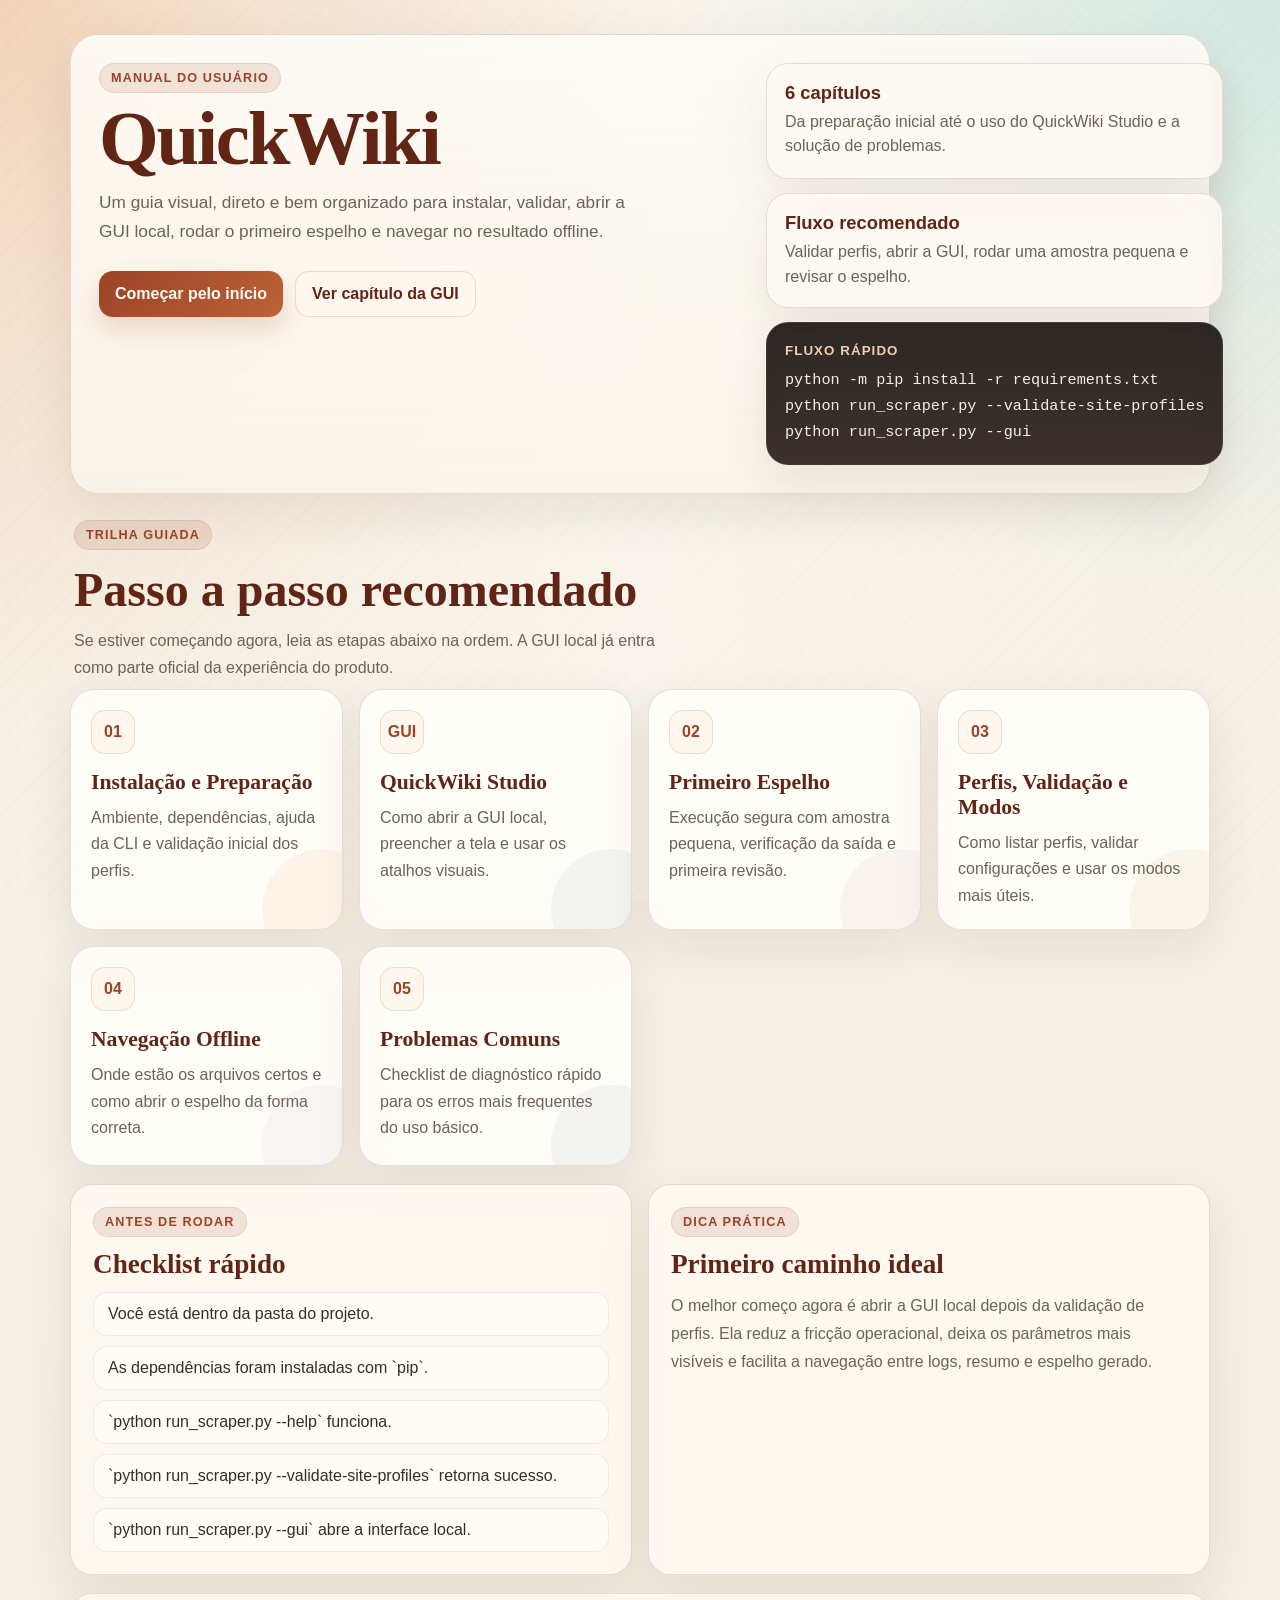
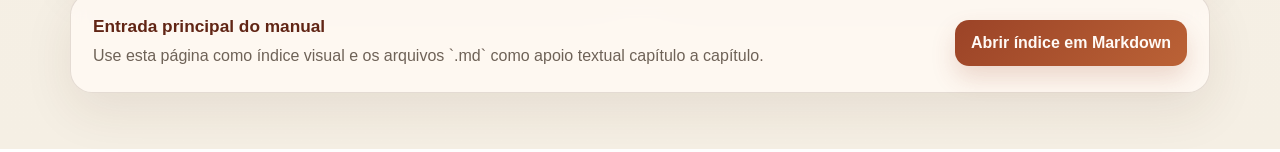
==== Manual do Usuário/index.html @ f5a145f2 "chore: establish private portfolio baseline" ====
<!doctype html>
<html lang="pt-BR">
<head>
  <meta charset="utf-8">
  <meta name="viewport" content="width=device-width, initial-scale=1">
  <title>QuickWiki — Manual do Usuário</title>
  <link rel="stylesheet" href="manual.css">
</head>
<body>
  <div class="manual-bg"></div>
  <main class="manual-shell">
    <section class="hero">
      <div class="hero-copy">
        <span class="eyebrow">Manual do Usuário</span>
        <h1>QuickWiki</h1>
        <p class="lead">
          Um guia visual, direto e bem organizado para instalar, validar, abrir a GUI local, rodar o primeiro espelho e navegar no resultado offline.
        </p>
        <div class="hero-actions">
          <a class="button primary" href="01-instalacao.html">Começar pelo início</a>
          <a class="button secondary" href="06-gui-studio.html">Ver capítulo da GUI</a>
        </div>
      </div>
      <aside class="hero-panel">
        <div class="stat-card">
          <strong>6 capítulos</strong>
          <span>Da preparação inicial até o uso do QuickWiki Studio e a solução de problemas.</span>
        </div>
        <div class="stat-card">
          <strong>Fluxo recomendado</strong>
          <span>Validar perfis, abrir a GUI, rodar uma amostra pequena e revisar o espelho.</span>
        </div>
        <div class="command-card">
          <small>Fluxo rápido</small>
          <pre><code>python -m pip install -r requirements.txt
python run_scraper.py --validate-site-profiles
python run_scraper.py --gui</code></pre>
        </div>
      </aside>
    </section>

    <section class="section-header">
      <span class="eyebrow">Trilha Guiada</span>
      <h2>Passo a passo recomendado</h2>
      <p>Se estiver começando agora, leia as etapas abaixo na ordem. A GUI local já entra como parte oficial da experiência do produto.</p>
    </section>

    <section class="card-grid">
      <a class="guide-card accent-1" href="01-instalacao.html">
        <span class="step">01</span>
        <h3>Instalação e Preparação</h3>
        <p>Ambiente, dependências, ajuda da CLI e validação inicial dos perfis.</p>
      </a>
      <a class="guide-card accent-2" href="06-gui-studio.html">
        <span class="step">GUI</span>
        <h3>QuickWiki Studio</h3>
        <p>Como abrir a GUI local, preencher a tela e usar os atalhos visuais.</p>
      </a>
      <a class="guide-card accent-3" href="02-primeiro-espelho.html">
        <span class="step">02</span>
        <h3>Primeiro Espelho</h3>
        <p>Execução segura com amostra pequena, verificação da saída e primeira revisão.</p>
      </a>
      <a class="guide-card accent-4" href="03-perfis-validacao-modos.html">
        <span class="step">03</span>
        <h3>Perfis, Validação e Modos</h3>
        <p>Como listar perfis, validar configurações e usar os modos mais úteis.</p>
      </a>
      <a class="guide-card accent-5" href="04-navegacao-offline.html">
        <span class="step">04</span>
        <h3>Navegação Offline</h3>
        <p>Onde estão os arquivos certos e como abrir o espelho da forma correta.</p>
      </a>
      <a class="guide-card accent-2" href="05-problemas-comuns.html">
        <span class="step">05</span>
        <h3>Problemas Comuns</h3>
        <p>Checklist de diagnóstico rápido para os erros mais frequentes do uso básico.</p>
      </a>
    </section>

    <section class="two-column">
      <article class="panel">
        <span class="eyebrow">Antes de Rodar</span>
        <h2>Checklist rápido</h2>
        <ul class="check-list">
          <li>Você está dentro da pasta do projeto.</li>
          <li>As dependências foram instaladas com `pip`.</li>
          <li>`python run_scraper.py --help` funciona.</li>
          <li>`python run_scraper.py --validate-site-profiles` retorna sucesso.</li>
          <li>`python run_scraper.py --gui` abre a interface local.</li>
        </ul>
      </article>

      <article class="panel">
        <span class="eyebrow">Dica Prática</span>
        <h2>Primeiro caminho ideal</h2>
        <p>
          O melhor começo agora é abrir a GUI local depois da validação de perfis. Ela reduz a fricção operacional,
          deixa os parâmetros mais visíveis e facilita a navegação entre logs, resumo e espelho gerado.
        </p>
      </article>
    </section>

    <section class="footer-strip">
      <div>
        <strong>Entrada principal do manual</strong>
        <p>Use esta página como índice visual e os arquivos `.md` como apoio textual capítulo a capítulo.</p>
      </div>
      <a class="button primary" href="README.md">Abrir índice em Markdown</a>
    </section>
  </main>
</body>
</html>
---- Manual do Usuário/manual.css ----
:root {
  --bg: #f5efe4;
  --bg-soft: #fbf7ef;
  --ink: #201812;
  --muted: #6e6257;
  --line: rgba(70, 45, 28, 0.14);
  --panel: rgba(255, 250, 243, 0.84);
  --panel-strong: rgba(255, 253, 249, 0.94);
  --accent: #9b4327;
  --accent-deep: #612515;
  --accent-soft: #f3d3b7;
  --teal: #255f61;
  --gold: #a1701c;
  --rose: #8d3f52;
  --shadow: 0 18px 50px rgba(83, 49, 20, 0.09);
}

* {
  box-sizing: border-box;
}

html,
body {
  margin: 0;
  min-height: 100%;
}

body {
  color: var(--ink);
  background:
    radial-gradient(circle at top left, rgba(243, 211, 183, 0.95), transparent 34%),
    radial-gradient(circle at top right, rgba(201, 230, 224, 0.8), transparent 28%),
    linear-gradient(180deg, #f7f2e8 0%, var(--bg) 100%);
  font-family: "Trebuchet MS", "Lucida Sans Unicode", sans-serif;
}

.manual-bg {
  position: fixed;
  inset: 0;
  background:
    linear-gradient(90deg, transparent 0%, rgba(255, 255, 255, 0.24) 50%, transparent 100%),
    repeating-linear-gradient(
      135deg,
      rgba(98, 37, 21, 0.015) 0,
      rgba(98, 37, 21, 0.015) 2px,
      transparent 2px,
      transparent 18px
    );
  pointer-events: none;
}

.manual-shell {
  position: relative;
  max-width: 1180px;
  margin: 0 auto;
  padding: 34px 20px 56px;
}

.hero,
.panel,
.footer-strip,
.guide-card,
.hero-panel .stat-card,
.command-card {
  backdrop-filter: blur(10px);
  -webkit-backdrop-filter: blur(10px);
}

.hero {
  display: grid;
  grid-template-columns: minmax(0, 1.4fr) minmax(320px, 0.9fr);
  gap: 22px;
  padding: 28px;
  border: 1px solid var(--line);
  border-radius: 28px;
  background: linear-gradient(180deg, rgba(255, 252, 247, 0.9), rgba(250, 244, 235, 0.82));
  box-shadow: var(--shadow);
}

.hero-copy h1,
.section-header h2,
.panel h2,
.guide-card h3 {
  font-family: "Palatino Linotype", "Book Antiqua", Georgia, serif;
}

.hero-copy h1 {
  margin: 10px 0 12px;
  font-size: clamp(2.8rem, 6vw, 5rem);
  line-height: 0.95;
  color: var(--accent-deep);
  letter-spacing: -0.03em;
}

.lead {
  max-width: 58ch;
  margin: 0;
  color: var(--muted);
  font-size: 1.08rem;
  line-height: 1.7;
}

.eyebrow {
  display: inline-flex;
  align-items: center;
  gap: 8px;
  padding: 7px 11px;
  border-radius: 999px;
  background: rgba(155, 67, 39, 0.12);
  border: 1px solid rgba(155, 67, 39, 0.12);
  color: var(--accent);
  font-size: 0.79rem;
  font-weight: 800;
  letter-spacing: 0.09em;
  text-transform: uppercase;
}

.hero-actions {
  display: flex;
  flex-wrap: wrap;
  gap: 12px;
  margin-top: 24px;
}

.button {
  display: inline-flex;
  align-items: center;
  justify-content: center;
  min-height: 46px;
  padding: 11px 16px;
  border-radius: 14px;
  text-decoration: none;
  font-weight: 700;
  transition: transform 160ms ease, box-shadow 160ms ease, background 160ms ease;
}

.button:hover {
  transform: translateY(-1px);
}

.button.primary {
  color: #fffaf6;
  background: linear-gradient(135deg, var(--accent) 0%, #bb6236 100%);
  box-shadow: 0 12px 24px rgba(155, 67, 39, 0.18);
}

.button.secondary {
  color: var(--accent-deep);
  background: rgba(255, 248, 239, 0.88);
  border: 1px solid rgba(155, 67, 39, 0.16);
}

.hero-panel {
  display: grid;
  gap: 14px;
}

.stat-card,
.command-card,
.panel,
.footer-strip {
  border: 1px solid var(--line);
  border-radius: 22px;
  background: var(--panel);
  box-shadow: var(--shadow);
}

.stat-card {
  padding: 18px;
}

.stat-card strong {
  display: block;
  margin-bottom: 6px;
  color: var(--accent-deep);
  font-size: 1.15rem;
}

.stat-card span {
  color: var(--muted);
  line-height: 1.55;
}

.command-card {
  padding: 18px;
  background: linear-gradient(180deg, rgba(38, 33, 30, 0.97), rgba(47, 36, 31, 0.94));
  border-color: rgba(255, 255, 255, 0.08);
  color: #f6efe5;
}

.command-card small {
  display: inline-block;
  margin-bottom: 10px;
  color: #f1cfae;
  text-transform: uppercase;
  letter-spacing: 0.08em;
  font-weight: 800;
}

.command-card pre {
  margin: 0;
  overflow-x: auto;
  font-family: Consolas, "Courier New", monospace;
  line-height: 1.7;
  font-size: 0.95rem;
}

.section-header {
  padding: 26px 4px 8px;
}

.section-header h2 {
  margin: 12px 0 10px;
  font-size: clamp(1.9rem, 4vw, 3rem);
  color: var(--accent-deep);
}

.section-header p {
  max-width: 70ch;
  margin: 0;
  color: var(--muted);
  line-height: 1.7;
}

.card-grid {
  display: grid;
  grid-template-columns: repeat(auto-fit, minmax(220px, 1fr));
  gap: 16px;
}

.guide-card {
  position: relative;
  min-height: 220px;
  padding: 20px;
  border: 1px solid var(--line);
  border-radius: 24px;
  background: var(--panel-strong);
  box-shadow: var(--shadow);
  color: inherit;
  text-decoration: none;
  overflow: hidden;
  transition: transform 180ms ease, box-shadow 180ms ease, border-color 180ms ease;
}

.guide-card:hover {
  transform: translateY(-4px);
  box-shadow: 0 22px 48px rgba(83, 49, 20, 0.13);
  border-color: rgba(90, 55, 24, 0.22);
}

.guide-card::after {
  content: "";
  position: absolute;
  right: -40px;
  bottom: -40px;
  width: 120px;
  height: 120px;
  border-radius: 50%;
  opacity: 0.22;
}

.accent-1::after { background: var(--accent-soft); }
.accent-2::after { background: rgba(37, 95, 97, 0.25); }
.accent-3::after { background: rgba(141, 63, 82, 0.24); }
.accent-4::after { background: rgba(161, 112, 28, 0.25); }
.accent-5::after { background: rgba(99, 66, 156, 0.19); }

.step {
  display: inline-flex;
  width: 44px;
  height: 44px;
  align-items: center;
  justify-content: center;
  border-radius: 14px;
  background: rgba(255, 246, 237, 0.96);
  border: 1px solid rgba(90, 55, 24, 0.12);
  color: var(--accent);
  font-weight: 900;
}

.guide-card h3 {
  margin: 16px 0 10px;
  font-size: 1.35rem;
  color: var(--accent-deep);
}

.guide-card p {
  position: relative;
  z-index: 1;
  margin: 0;
  color: var(--muted);
  line-height: 1.65;
}

.two-column {
  display: grid;
  grid-template-columns: repeat(2, minmax(0, 1fr));
  gap: 16px;
  margin-top: 18px;
}

.panel {
  padding: 22px;
}

.panel h2 {
  margin: 12px 0 12px;
  color: var(--accent-deep);
  font-size: 1.7rem;
}

.panel p {
  margin: 0;
  color: var(--muted);
  line-height: 1.75;
}

.check-list {
  display: grid;
  gap: 10px;
  margin: 0;
  padding: 0;
  list-style: none;
}

.check-list li {
  padding: 12px 14px;
  border-radius: 14px;
  background: rgba(255, 252, 247, 0.78);
  border: 1px solid rgba(90, 55, 24, 0.08);
  color: #3a2d25;
}

.footer-strip {
  display: flex;
  gap: 18px;
  align-items: center;
  justify-content: space-between;
  margin-top: 18px;
  padding: 22px;
}

.footer-strip strong {
  display: block;
  margin-bottom: 6px;
  color: var(--accent-deep);
  font-size: 1.08rem;
}

.footer-strip p {
  margin: 0;
  color: var(--muted);
  line-height: 1.65;
}

@media (max-width: 980px) {
  .hero,
  .two-column,
  .footer-strip {
    grid-template-columns: 1fr;
    flex-direction: column;
    align-items: stretch;
  }
}

@media (max-width: 720px) {
  .manual-shell {
    padding: 18px 14px 38px;
  }

  .hero {
    padding: 20px;
    border-radius: 22px;
  }

  .guide-card,
  .panel,
  .stat-card,
  .command-card,
  .footer-strip {
    border-radius: 18px;
  }

  .hero-copy h1 {
    font-size: 2.6rem;
  }
}

.chapter-shell {
  position: relative;
  max-width: 980px;
  margin: 0 auto;
  padding: 28px 18px 48px;
}

.chapter-topbar,
.chapter-nav,
.chapter-body,
.chapter-note {
  border: 1px solid var(--line);
  background: var(--panel-strong);
  box-shadow: var(--shadow);
}

.chapter-topbar,
.chapter-nav {
  display: flex;
  flex-wrap: wrap;
  gap: 10px;
  align-items: center;
  justify-content: space-between;
  padding: 14px 16px;
  border-radius: 18px;
}

.chapter-topbar {
  margin-bottom: 14px;
}

.chapter-topbar a,
.chapter-nav a {
  color: var(--accent-deep);
  text-decoration: none;
  font-weight: 700;
}

.chapter-head {
  padding: 28px 4px 14px;
}

.chapter-head h1 {
  margin: 10px 0 12px;
  font-size: clamp(2.1rem, 5vw, 3.6rem);
  line-height: 1;
  color: var(--accent-deep);
  font-family: "Palatino Linotype", "Book Antiqua", Georgia, serif;
}

.chapter-lead {
  max-width: 62ch;
  margin: 0;
  color: var(--muted);
  font-size: 1.05rem;
  line-height: 1.7;
}

.chapter-body {
  padding: 22px;
  border-radius: 22px;
}

.chapter-body h2,
.chapter-body h3 {
  color: var(--accent-deep);
  font-family: "Palatino Linotype", "Book Antiqua", Georgia, serif;
}

.chapter-body h2 {
  margin: 0 0 10px;
  font-size: 1.7rem;
}

.chapter-body h3 {
  margin: 22px 0 8px;
  font-size: 1.22rem;
}

.chapter-body p {
  margin: 0 0 14px;
  color: #3d3129;
  line-height: 1.75;
}

.chapter-body ul,
.chapter-body ol {
  margin: 0 0 18px;
  padding-left: 22px;
  color: #3d3129;
  line-height: 1.75;
}

.chapter-body li + li {
  margin-top: 6px;
}

.chapter-body pre {
  margin: 12px 0 18px;
  padding: 16px;
  overflow-x: auto;
  border-radius: 16px;
  background: linear-gradient(180deg, rgba(38, 33, 30, 0.97), rgba(47, 36, 31, 0.94));
  color: #f8efe6;
  box-shadow: inset 0 0 0 1px rgba(255, 255, 255, 0.06);
}

.chapter-body code {
  font-family: Consolas, "Courier New", monospace;
}

.chapter-note {
  margin-top: 16px;
  padding: 18px 20px;
  border-radius: 18px;
  background: linear-gradient(180deg, rgba(255, 247, 236, 0.95), rgba(249, 240, 225, 0.92));
}

.chapter-note strong {
  display: block;
  margin-bottom: 6px;
  color: var(--accent-deep);
}

.chapter-note p {
  margin: 0;
  color: var(--muted);
  line-height: 1.7;
}

.chapter-nav {
  margin-top: 16px;
}

.chapter-nav .nav-group {
  display: flex;
  flex-wrap: wrap;
  gap: 10px;
}

.nav-pill {
  display: inline-flex;
  align-items: center;
  min-height: 40px;
  padding: 8px 12px;
  border-radius: 12px;
  border: 1px solid rgba(90, 55, 24, 0.12);
  background: rgba(255, 249, 241, 0.86);
}

@media (max-width: 720px) {
  .chapter-shell {
    padding: 16px 12px 36px;
  }

  .chapter-body,
  .chapter-topbar,
  .chapter-nav,
  .chapter-note {
    border-radius: 16px;
  }
}
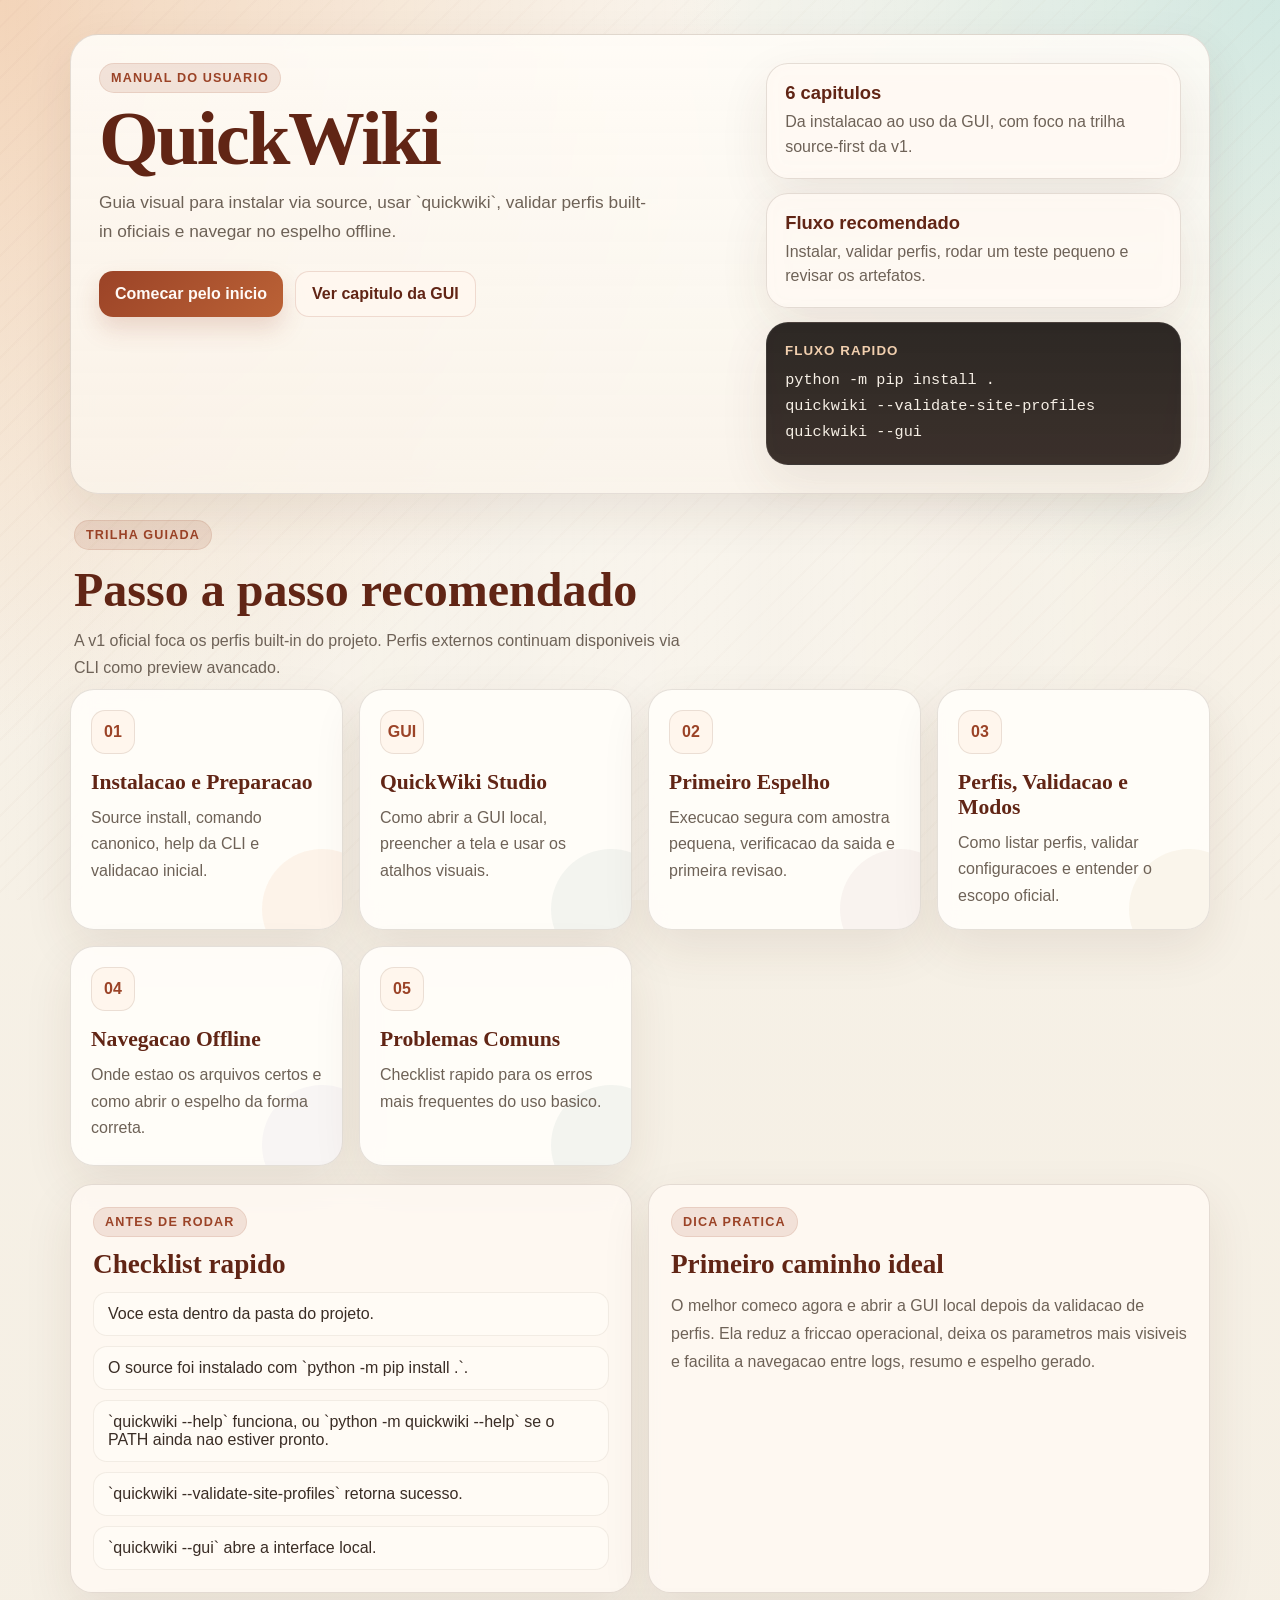
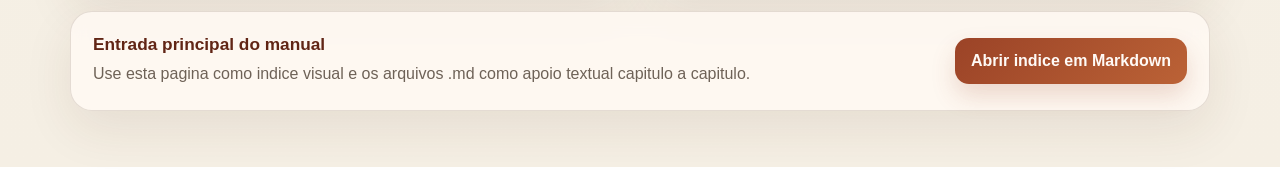
==== commit 07ef24d2: "feat: prepare public MIT release" ====
--- a/Manual do Usuário/index.html
+++ b/Manual do Usuário/index.html
@@ -3,7 +3,7 @@
 <head>
   <meta charset="utf-8">
   <meta name="viewport" content="width=device-width, initial-scale=1">
-  <title>QuickWiki — Manual do Usuário</title>
+  <title>QuickWiki - Manual do Usuario</title>
   <link rel="stylesheet" href="manual.css">
 </head>
 <body>
@@ -11,30 +11,30 @@
   <main class="manual-shell">
     <section class="hero">
       <div class="hero-copy">
-        <span class="eyebrow">Manual do Usuário</span>
+        <span class="eyebrow">Manual do Usuario</span>
         <h1>QuickWiki</h1>
         <p class="lead">
-          Um guia visual, direto e bem organizado para instalar, validar, abrir a GUI local, rodar o primeiro espelho e navegar no resultado offline.
+          Guia visual para instalar via source, usar `quickwiki`, validar perfis built-in oficiais e navegar no espelho offline.
         </p>
         <div class="hero-actions">
-          <a class="button primary" href="01-instalacao.html">Começar pelo início</a>
-          <a class="button secondary" href="06-gui-studio.html">Ver capítulo da GUI</a>
+          <a class="button primary" href="01-instalacao.html">Comecar pelo inicio</a>
+          <a class="button secondary" href="06-gui-studio.html">Ver capitulo da GUI</a>
         </div>
       </div>
       <aside class="hero-panel">
         <div class="stat-card">
-          <strong>6 capítulos</strong>
-          <span>Da preparação inicial até o uso do QuickWiki Studio e a solução de problemas.</span>
+          <strong>6 capitulos</strong>
+          <span>Da instalacao ao uso da GUI, com foco na trilha source-first da v1.</span>
         </div>
         <div class="stat-card">
           <strong>Fluxo recomendado</strong>
-          <span>Validar perfis, abrir a GUI, rodar uma amostra pequena e revisar o espelho.</span>
+          <span>Instalar, validar perfis, rodar um teste pequeno e revisar os artefatos.</span>
         </div>
         <div class="command-card">
-          <small>Fluxo rápido</small>
-          <pre><code>python -m pip install -r requirements.txt
-python run_scraper.py --validate-site-profiles
-python run_scraper.py --gui</code></pre>
+          <small>Fluxo rapido</small>
+          <pre><code>python -m pip install .
+quickwiki --validate-site-profiles
+quickwiki --gui</code></pre>
         </div>
       </aside>
     </section>
@@ -42,14 +42,14 @@
     <section class="section-header">
       <span class="eyebrow">Trilha Guiada</span>
       <h2>Passo a passo recomendado</h2>
-      <p>Se estiver começando agora, leia as etapas abaixo na ordem. A GUI local já entra como parte oficial da experiência do produto.</p>
+      <p>A v1 oficial foca os perfis built-in do projeto. Perfis externos continuam disponiveis via CLI como preview avancado.</p>
     </section>
 
     <section class="card-grid">
       <a class="guide-card accent-1" href="01-instalacao.html">
         <span class="step">01</span>
-        <h3>Instalação e Preparação</h3>
-        <p>Ambiente, dependências, ajuda da CLI e validação inicial dos perfis.</p>
+        <h3>Instalacao e Preparacao</h3>
+        <p>Source install, comando canonico, help da CLI e validacao inicial.</p>
       </a>
       <a class="guide-card accent-2" href="06-gui-studio.html">
         <span class="step">GUI</span>
@@ -59,44 +59,44 @@
       <a class="guide-card accent-3" href="02-primeiro-espelho.html">
         <span class="step">02</span>
         <h3>Primeiro Espelho</h3>
-        <p>Execução segura com amostra pequena, verificação da saída e primeira revisão.</p>
+        <p>Execucao segura com amostra pequena, verificacao da saida e primeira revisao.</p>
       </a>
       <a class="guide-card accent-4" href="03-perfis-validacao-modos.html">
         <span class="step">03</span>
-        <h3>Perfis, Validação e Modos</h3>
-        <p>Como listar perfis, validar configurações e usar os modos mais úteis.</p>
+        <h3>Perfis, Validacao e Modos</h3>
+        <p>Como listar perfis, validar configuracoes e entender o escopo oficial.</p>
       </a>
       <a class="guide-card accent-5" href="04-navegacao-offline.html">
         <span class="step">04</span>
-        <h3>Navegação Offline</h3>
-        <p>Onde estão os arquivos certos e como abrir o espelho da forma correta.</p>
+        <h3>Navegacao Offline</h3>
+        <p>Onde estao os arquivos certos e como abrir o espelho da forma correta.</p>
       </a>
       <a class="guide-card accent-2" href="05-problemas-comuns.html">
         <span class="step">05</span>
         <h3>Problemas Comuns</h3>
-        <p>Checklist de diagnóstico rápido para os erros mais frequentes do uso básico.</p>
+        <p>Checklist rapido para os erros mais frequentes do uso basico.</p>
       </a>
     </section>
 
     <section class="two-column">
       <article class="panel">
         <span class="eyebrow">Antes de Rodar</span>
-        <h2>Checklist rápido</h2>
+        <h2>Checklist rapido</h2>
         <ul class="check-list">
-          <li>Você está dentro da pasta do projeto.</li>
-          <li>As dependências foram instaladas com `pip`.</li>
-          <li>`python run_scraper.py --help` funciona.</li>
-          <li>`python run_scraper.py --validate-site-profiles` retorna sucesso.</li>
-          <li>`python run_scraper.py --gui` abre a interface local.</li>
+          <li>Voce esta dentro da pasta do projeto.</li>
+          <li>O source foi instalado com `python -m pip install .`.</li>
+          <li>`quickwiki --help` funciona, ou `python -m quickwiki --help` se o PATH ainda nao estiver pronto.</li>
+          <li>`quickwiki --validate-site-profiles` retorna sucesso.</li>
+          <li>`quickwiki --gui` abre a interface local.</li>
         </ul>
       </article>
 
       <article class="panel">
-        <span class="eyebrow">Dica Prática</span>
+        <span class="eyebrow">Dica Pratica</span>
         <h2>Primeiro caminho ideal</h2>
         <p>
-          O melhor começo agora é abrir a GUI local depois da validação de perfis. Ela reduz a fricção operacional,
-          deixa os parâmetros mais visíveis e facilita a navegação entre logs, resumo e espelho gerado.
+          O melhor comeco agora e abrir a GUI local depois da validacao de perfis. Ela reduz a friccao operacional,
+          deixa os parametros mais visiveis e facilita a navegacao entre logs, resumo e espelho gerado.
         </p>
       </article>
     </section>
@@ -104,9 +104,9 @@
     <section class="footer-strip">
       <div>
         <strong>Entrada principal do manual</strong>
-        <p>Use esta página como índice visual e os arquivos `.md` como apoio textual capítulo a capítulo.</p>
+        <p>Use esta pagina como indice visual e os arquivos .md como apoio textual capitulo a capitulo.</p>
       </div>
-      <a class="button primary" href="README.md">Abrir índice em Markdown</a>
+      <a class="button primary" href="README.md">Abrir indice em Markdown</a>
     </section>
   </main>
 </body>
